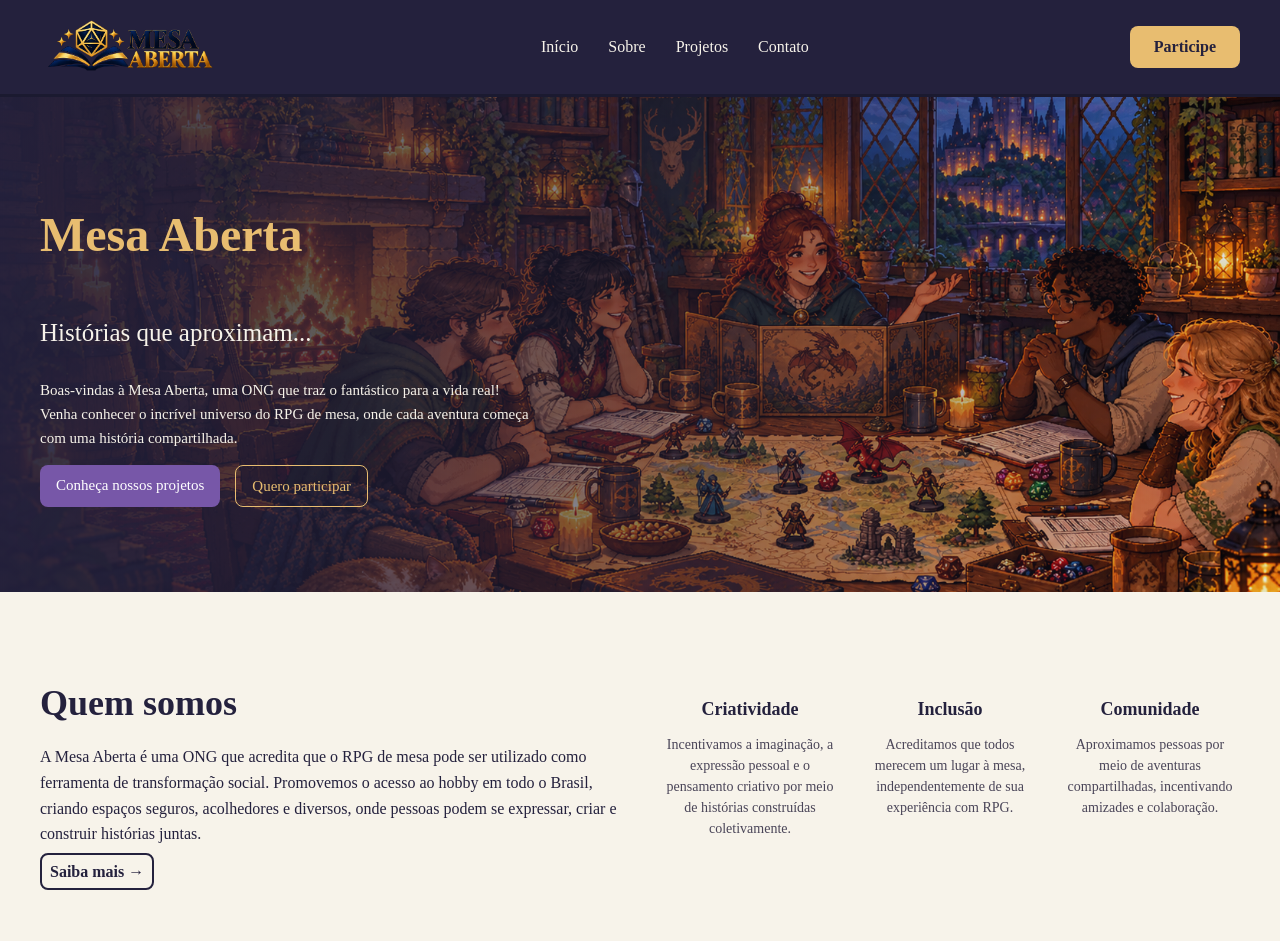
==== index.html @ adefcdda "Desenvolvendo seções da homepage" ====
<!DOCTYPE html>
<html lang="pt-BR">
<head>
    <meta charset="UTF-8">
    <meta name="viewport" content="width=device-width, initial-scale=1.0">
    <title>Mesa Aberta | Início</title>
    <link rel="stylesheet" href="css/homepage.css">
</head>

<body>

    <!-- Início do cabeçalho-->
    <header>
        
        <a href="index.html"><img src="img/Mesa_Aberta_Logo_Header.png" alt="Logo da ONG, possuindo um livro aberto com um dado de 20 lados no centro." class="logo"></a>

        <nav>
            <a href="index.html">Início</a>
            <a href="sobre.html">Sobre</a>
            <a href="projetos.html">Projetos</a>
            <a href="contato.html">Contato</a>
        </nav>

            <a href="contato.html#participar" class="botao-participe">Participe</a>

    </header>
    <!--Fim do cabeçalho-->

    <!--Início do conteúdo principal-->
    <main>

    <!--Seção onde apresenta a ong e seu slogan-->
        <section class="slogan">

        <div class="conteudo-slogan">
            <h1>Mesa Aberta</h1>
            <p class="frase-slogan">Histórias que aproximam...</p>
            <p>Boas-vindas à Mesa Aberta, uma ONG que traz o fantástico para a vida real! Venha conhecer o incrível universo do RPG de mesa, onde cada aventura começa com uma história compartilhada.</p>

            <div class="botoes-slogan">
                <a href="projetos.html" class="botao-projetos">Conheça nossos projetos</a>
                <a href="contato.html#participar" class="botao-quero-participar">Quero  participar</a>
            </div>
        </div>

        </section>
    <!--Fim da seção slogan-->

    <!-- Início da seção "quem somos"-->
        <section class="quem-somos">

            <div class="apresentacao-ong">
                <h2>Quem somos</h2>

                <p>A Mesa Aberta é uma ONG que acredita que o RPG de mesa pode ser utilizado como ferramenta de transformação social.
                Promovemos o acesso ao hobby em todo o Brasil, criando espaços seguros, acolhedores e diversos, onde pessoas podem se expressar, criar e construir histórias juntas.</p>

                <a href="sobre.html" class="botao-sobre">Saiba mais →</a>
            </div>

            <div class="valores-ong">
                <article>
                    <h3>Criatividade</h3>

                    <p>Incentivamos a imaginação, a expressão pessoal e o pensamento criativo por meio de histórias construídas coletivamente.</p>

                </article>

                <article>
                    <h3>Inclusão</h3>

                    <p>Acreditamos que todos merecem um lugar à mesa, independentemente de sua experiência com RPG.</p>

                </article>

                <article>
                    <h3>Comunidade</h3>
                    <p>Aproximamos pessoas por meio de aventuras compartilhadas, incentivando amizades e colaboração.</p>
                </article>

            </div>

        </section>
    <!-- Fim da seção "quem somos"-->

    </main>
    <!-- Fim do conteúdo principal-->

    <!-- Início do rodapé-->
    <footer>

    </footer>
    <!--Fim do rodapé-->

</body>

</html>
---- css/homepage.css ----
/* Formatação global */

* {
    box-sizing: border-box;
}

/* --------------------------- Cabeçalho ---------------------------*/

/*Formatando o cabeçalho*/

header {
    background-color: #24213D;
    display: flex;
    justify-content: space-between;
    align-items: center;
    padding: 15px 40px;
    position: sticky;
    top: 0;
    z-index: 100;
    border-bottom: solid #1b1a30;
}

/* Formatando a classe LOGO, para mudar apenas as propriedades da logo */

.logo {
    max-width: 180px;
    height: auto;
}

/*Formatando o menu de navegação, dentro do header */

nav {
    display: flex;
    gap: 30px;
    align-items: center;
}

/* Formatando os links presentes no menu de navegação*/

nav a{
    color: #F7F3EA;
    text-decoration: none;
    font-size: 16px;
}

/* Formatando o botão participe presente no cabeçalho */

.botao-participe {
    background-color: #E8BD70;
    color: #24213D;
    padding: 12px 24px;
    border-radius: 8px;
    text-decoration: none;
    font-weight: bold;
}

/*Formatando o corpo do site */

body {
    margin: 0; /*tirando a margem automática do navegador */
}

/* interação quando o mouse passa por cima do botão participe presente no cabeçalho*/

.botao-participe:hover {
    background-color: #F5D391;
}

/* --------------------------- Seção Slogan ---------------------------*/

/*Formatação da seção Slogan*/
.slogan {
    display: flex;
    align-items: center;
    gap: 40px;
    padding: 60px 40px;
    background-color: #24213D;

    /*Colocando imagem ao fundo do slogan*/
    
    background-image:linear-gradient(to right, rgba(36, 33, 61, 0.95), rgba(36, 33, 61, 0.10)), url(../img/jogadores_banner.png);

    /*Foi utilizado linear-gradient para a direita (to right) para definir uma cor inicial e uma cor final com efeito de transparência.*/

    background-size: cover; /*faz a imagem preencher toda a seção*/ 
    background-position: center; /*alinha a imagem no centro*/
    min-height: 420px; 
}

/*Formatando o título do slogan*/
.conteudo-slogan h1 {
    color: #E8BD70;
    font-size: 48px;
}

/*Formatando os parágrafos do slogan*/
.frase-slogan {
    font-size: 25px;
    font-weight: 500;
    color: #F7F3EA;
}

/*Formatando a div que contém todo o conteúdo do slogan */
.conteudo-slogan{
    color: #F7F3EA;
    line-height: 1.6;
    font-size: 15px;
    font-weight: 500;
    margin-bottom: 25px;
    max-width: 500px;
    flex: 1;
}

/*Formatação do contêiner que possui os 2 botões na seção slogan*/
.botoes-slogan{
    display: flex;
    gap: 15px;
}

/*Formatação dos dois botões presentes no contêner slogan */

.botao-projetos{
    background-color: #7757A8;
    text-decoration: none;
    color: white;
    padding: 8px 16px;
    border-radius: 8px;
}

.botao-quero-participar{
    text-decoration: none;
    color: #E8BD70;
    padding: 8px 16px;
    border-radius: 8px;
    border: 1px solid #E8BD70;
}

.botao-projetos:hover{
    background-color: #62488a;
}

.botao-quero-participar:hover{
    border: 1px solid #ad8d53;
    color: #ad8d53;
}

/* --------------------------- Seção Quem somos ---------------------------*/

/*Formatando a seção "quem somos" inteira */
.quem-somos{
    display: flex;
    align-items: center;
    gap: 40px;
    padding: 60px 40px;
    background-color: #F7F3EA;
}

/*contêiner "apresentação*/
.apresentacao-ong{
    flex: 1;
}

/*Título do contêiner*/
.apresentacao-ong h2{
    color: #24213D;
    font-size: 36px;
    margin-bottom: 	20px;
}

/*páragrafo do contêiner*/
.apresentacao-ong p{
    color: #24213d;
    font-size: 16px;
    line-height: 1.6;
}

/*contêiner "valores"*/
.valores-ong{
    flex: 1;
    display: flex;
    gap: 20px;
    text-align: center;
    align-items: flex-start;
}

.valores-ong article{
    flex: 1;
}

.botao-sobre {
    color: #24213D;
    text-decoration: none;
    font-weight: bold;
    border: 2px solid #24213D;
    border-radius: 8px;
    padding: 8px;
    text-align: center;
}

.valores-ong h3{
    color: #24213D;
    font-size: 18px;
    margin-bottom: 12px;
}

.valores-ong p {
    color: #4a4558;
    font-size: 14px;
    line-height: 1.5;
}

.botao-sobre:hover{
    background-color: #cfccc6;
}



/* ------------------------- Regras para mobile -------------------------*/

@media (max-width: 768px){
     header {
         flex-direction: column; /*Deixa o conteúdo do cabeçalho em coluna */
         gap: 15px;
         padding: 15px 20px; /* espaçamento diferente para telas menores */
     }
     nav {
        justify-content: center;
        flex-wrap: wrap; /*Deixa o menu de navegação com quebra de linha*/
        gap: 15px;
     }
     .slogan{
        padding: 40px 20px;
        background-position: 60% center;
     }
     .botoes-slogan{
        flex-direction: column;
        gap: 12px;
        text-align: center;
     }
     .conteudo-slogan h1{
        font-size: 36px;
     }
}
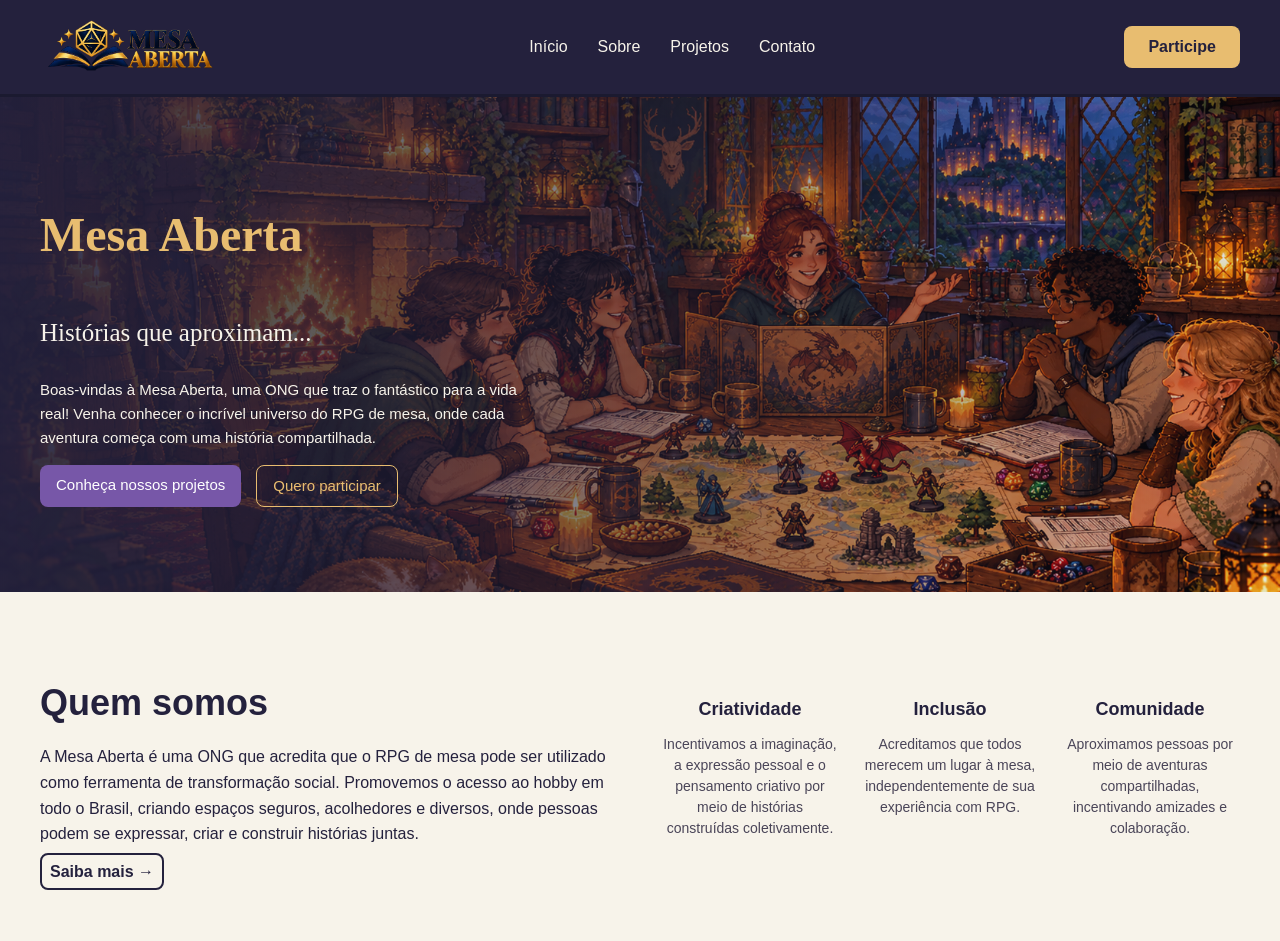
==== commit a40a5bb6: "Mantendo padronização da página" ====
--- a/index.html
+++ b/index.html
@@ -21,7 +21,7 @@
             <a href="contato.html">Contato</a>
         </nav>
 
-            <a href="contato.html#participar" class="botao-participe">Participe</a>
+            <a href="contato.html" class="botao-participe">Participe</a>
 
     </header>
     <!--Fim do cabeçalho-->
--- a/css/homepage.css
+++ b/css/homepage.css
@@ -58,6 +58,7 @@
 
 body {
     margin: 0; /*tirando a margem automática do navegador */
+    font-family: Arial, sans-serif;
 }
 
 /* interação quando o mouse passa por cima do botão participe presente no cabeçalho*/
@@ -91,6 +92,7 @@
 .conteudo-slogan h1 {
     color: #E8BD70;
     font-size: 48px;
+    font-family: 'Times New Roman';
 }
 
 /*Formatando os parágrafos do slogan*/
@@ -98,6 +100,7 @@
     font-size: 25px;
     font-weight: 500;
     color: #F7F3EA;
+    font-family: 'Times New Roman';
 }
 
 /*Formatando a div que contém todo o conteúdo do slogan */
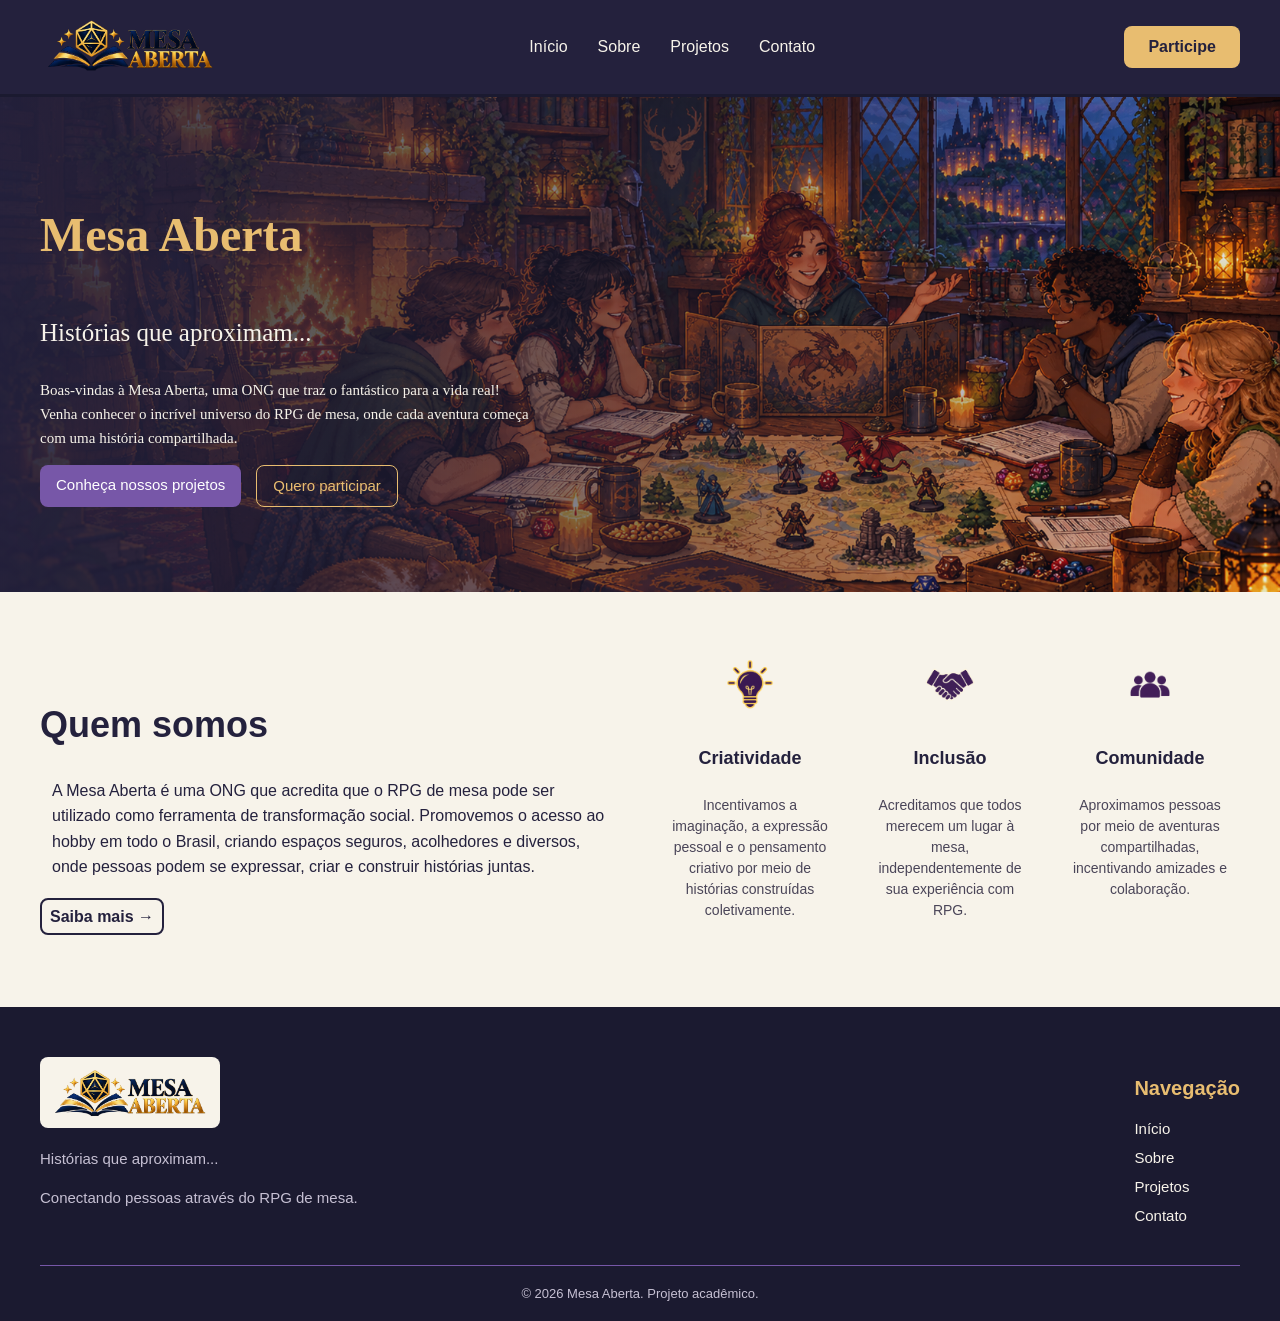
==== commit 52a39676: "atualizações no início" ====
--- a/index.html
+++ b/index.html
@@ -60,6 +60,7 @@
 
             <div class="valores-ong">
                 <article>
+                    <img src="img/criatividade-icone.png" alt="">
                     <h3>Criatividade</h3>
 
                     <p>Incentivamos a imaginação, a expressão pessoal e o pensamento criativo por meio de histórias construídas coletivamente.</p>
@@ -67,6 +68,7 @@
                 </article>
 
                 <article>
+                    <img src="img/inclusao-icone.png" alt="">
                     <h3>Inclusão</h3>
 
                     <p>Acreditamos que todos merecem um lugar à mesa, independentemente de sua experiência com RPG.</p>
@@ -74,7 +76,9 @@
                 </article>
 
                 <article>
+                    <img src="img/comunidade-icone.png" alt="">
                     <h3>Comunidade</h3>
+
                     <p>Aproximamos pessoas por meio de aventuras compartilhadas, incentivando amizades e colaboração.</p>
                 </article>
 
@@ -87,9 +91,48 @@
     <!-- Fim do conteúdo principal-->
 
     <!-- Início do rodapé-->
-    <footer>
+   <footer class="rodape">
 
-    </footer>
+    <div class="conteudo-rodape">
+
+        <!-- Identidade da ONG -->
+        <div class="rodape-identidade">
+
+            <img src="img/Mesa_Aberta_Logo_Header.png"
+                 alt="Logo da Mesa Aberta"
+                 class="logo-rodape">
+
+            <p>Histórias que aproximam...</p>
+
+            <p>
+                Conectando pessoas através
+                do RPG de mesa.
+            </p>
+
+        </div>
+
+        <!-- Navegação -->
+        <div class="rodape-navegacao">
+
+            <h3>Navegação</h3>
+
+            <nav class="rodape-links" aria-label="Navegação do rodapé">
+                <a href="index.html">Início</a>
+                <a href="sobre.html">Sobre</a>
+                <a href="projetos.html">Projetos</a>
+                <a href="contato.html">Contato</a>
+            </nav>
+
+        </div>
+
+    </div>
+
+    <!-- Parte inferior -->
+    <div class="rodape-inferior">
+        <p>© 2026 Mesa Aberta. Projeto acadêmico.</p>
+    </div>
+
+</footer>
     <!--Fim do rodapé-->
 
 </body>
--- a/css/homepage.css
+++ b/css/homepage.css
@@ -43,6 +43,10 @@
     font-size: 16px;
 }
 
+nav a:hover{
+    color: #E8BD70;
+}
+
 /* Formatando o botão participe presente no cabeçalho */
 
 .botao-participe {
@@ -52,6 +56,7 @@
     border-radius: 8px;
     text-decoration: none;
     font-weight: bold;
+    transition: background-color 0.3s;
 }
 
 /*Formatando o corpo do site */
@@ -92,6 +97,10 @@
 .conteudo-slogan h1 {
     color: #E8BD70;
     font-size: 48px;
+    font-family: 'Times New Roman';
+}
+
+.conteudo-slogan p{
     font-family: 'Times New Roman';
 }
 
@@ -158,6 +167,10 @@
     background-color: #F7F3EA;
 }
 
+.quem-somos p{
+    padding: 12px;
+}
+
 /*contêiner "apresentação*/
 .apresentacao-ong{
     flex: 1;
@@ -216,6 +229,85 @@
     background-color: #cfccc6;
 }
 
+/*Formatando as imagens dos artigos (articles)*/
+
+.valores-ong article img{
+    width: 62px;
+    height: 62px;
+    object-fit: contain; /*evita distorções*/
+    margin-bottom: 12px;
+}
+
+/* ---------------- Rodapé ---------------- */
+
+.rodape {
+    background-color: #1B1A30;
+    color: #F7F3EA;
+    padding: 50px 40px 0;
+}
+
+/* Conteúdo principal */
+.conteudo-rodape {
+    max-width: 1200px;
+    margin: 0 auto;
+
+    display: flex;
+    justify-content: space-between;
+    gap: 40px;
+
+    padding-bottom: 40px;
+}
+
+/* Identidade da ONG */
+.logo-rodape {
+    max-width: 180px;
+    height: auto;
+    background-color: #F7F3EA;
+    padding: 8px;
+    border-radius: 8px;
+}
+
+.rodape-identidade p {
+    color: #C6C0D3;
+    font-size: 15px;
+    line-height: 1.6;
+}
+
+/* Links de navegação */
+.rodape-navegacao h3 {
+    color: #E8BD70;
+    font-size: 20px;
+}
+
+.rodape .rodape-links {
+    display: flex;
+    flex-direction: column;
+    align-items: flex-start;
+    gap: 12px;
+}
+
+.rodape-links a {
+    color: #F7F3EA;
+    text-decoration: none;
+    font-size: 15px;
+}
+
+.rodape-links a:hover {
+    color: #E8BD70;
+}
+
+/* Parte inferior */
+.rodape-inferior {
+    border-top: 1px solid #7757A8;
+    text-align: center;
+    padding: 20px 0;
+}
+
+.rodape-inferior p {
+    color: #C6C0D3;
+    font-size: 13px;
+    margin: 0;
+}
 
 
 /* ------------------------- Regras para mobile -------------------------*/
@@ -243,4 +335,17 @@
      .conteudo-slogan h1{
         font-size: 36px;
      }
+     .quem-somos {
+    flex-direction: column;
+    padding: 40px 20px;
+    gap: 30px;
+    align-items: stretch;
+    }
+
+    .valores-ong{
+        flex-direction: column;
+        gap: 24px;
+        align-items: stretch;
+    }
+
 }
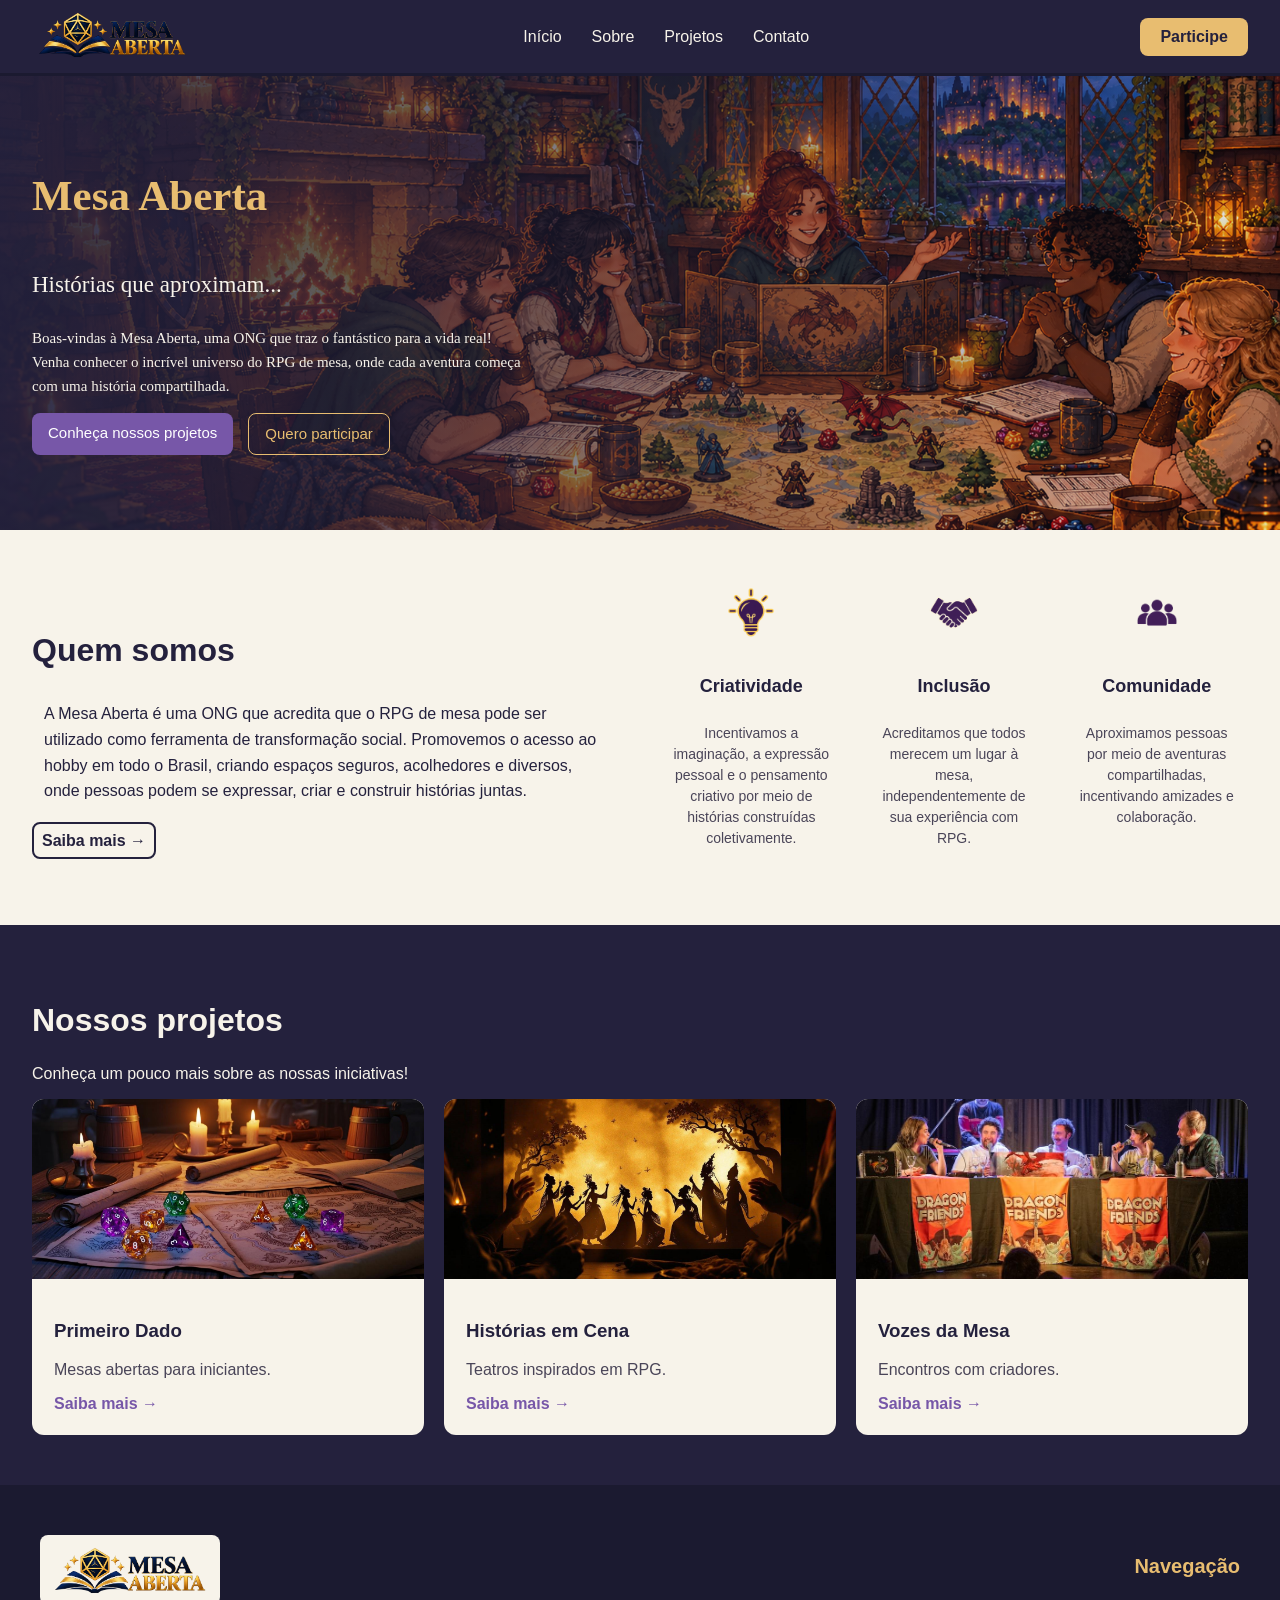
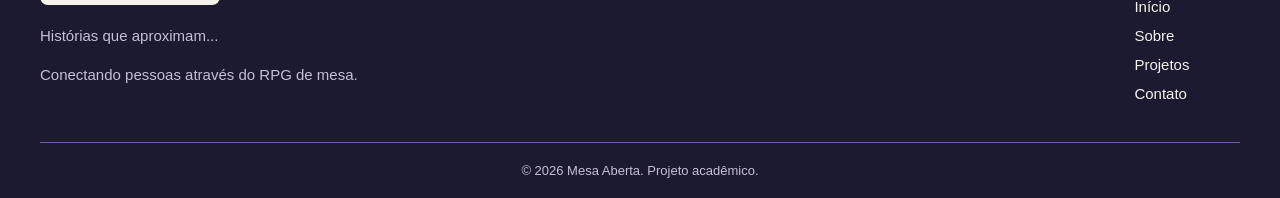
==== commit 3aa14c05: "Atualizações da Homepage" ====
--- a/index.html
+++ b/index.html
@@ -87,6 +87,53 @@
         </section>
     <!-- Fim da seção "quem somos"-->
 
+    <!-- Início da seção com resumo dos projetos-->
+        <section class="nossos-projetos">
+
+            <h2>Nossos projetos</h2>
+
+            <p>Conheça um pouco mais sobre as nossas iniciativas!</p>
+
+            <div class="cards-projetos">
+
+                <article>
+                    <img src="img/primeiro_dado.jpg" alt="Mesa com dados de rpg">
+                
+                    <div class="conteudo-card">
+                        <h3>Primeiro Dado</h3>
+                        <p>Mesas abertas para iniciantes.</p>
+                        <a href="projetos.html" class="link-projeto">Saiba mais →</a>
+                    </div>
+
+                </article>
+                    
+                <article>
+                    <img src="img/historias_em_cena.jpg" alt="Apresentação teatral em um palco">
+
+                    <div class="conteudo-card">
+                        <h3>Histórias em Cena</h3>
+                        <p>Teatros inspirados em RPG.</p>
+                        <a href="projetos.html" class="link-projeto">Saiba mais →</a>
+                    </div>
+
+                </article>
+
+                <article>
+                    <img src="img/vozes_da_mesa.jpg" alt="entrevista ocorrendo em um palco">
+
+                    <div class="conteudo-card">
+                        <h3>Vozes da Mesa</h3>
+                        <p>Encontros com criadores.</p>
+                        <a href="projetos.html" class="link-projeto">Saiba mais →</a>
+                    </div>
+
+                </article>
+
+            </div>
+
+        </section>
+    <!-- Fim da seção com o resumo dos projetos-->    
+
     </main>
     <!-- Fim do conteúdo principal-->
 
--- a/css/homepage.css
+++ b/css/homepage.css
@@ -13,17 +13,14 @@
     display: flex;
     justify-content: space-between;
     align-items: center;
-    padding: 15px 40px;
-    position: sticky;
-    top: 0;
-    z-index: 100;
+    padding: 8px 32px;
     border-bottom: solid #1b1a30;
 }
 
 /* Formatando a classe LOGO, para mudar apenas as propriedades da logo */
 
 .logo {
-    max-width: 180px;
+    max-width: 160px;
     height: auto;
 }
 
@@ -52,7 +49,7 @@
 .botao-participe {
     background-color: #E8BD70;
     color: #24213D;
-    padding: 12px 24px;
+    padding: 10px 20px;
     border-radius: 8px;
     text-decoration: none;
     font-weight: bold;
@@ -79,7 +76,7 @@
     display: flex;
     align-items: center;
     gap: 40px;
-    padding: 60px 40px;
+    padding: 50px 32px;
     background-color: #24213D;
 
     /*Colocando imagem ao fundo do slogan*/
@@ -90,13 +87,13 @@
 
     background-size: cover; /*faz a imagem preencher toda a seção*/ 
     background-position: center; /*alinha a imagem no centro*/
-    min-height: 420px; 
+    min-height: 380px; 
 }
 
 /*Formatando o título do slogan*/
 .conteudo-slogan h1 {
     color: #E8BD70;
-    font-size: 48px;
+    font-size: 43px;
     font-family: 'Times New Roman';
 }
 
@@ -106,7 +103,7 @@
 
 /*Formatando os parágrafos do slogan*/
 .frase-slogan {
-    font-size: 25px;
+    font-size: 23px;
     font-weight: 500;
     color: #F7F3EA;
     font-family: 'Times New Roman';
@@ -149,11 +146,13 @@
 
 .botao-projetos:hover{
     background-color: #62488a;
+    transition: background-color 0.3s;
 }
 
 .botao-quero-participar:hover{
     border: 1px solid #ad8d53;
     color: #ad8d53;
+    transition: color 0.3s;
 }
 
 /* --------------------------- Seção Quem somos ---------------------------*/
@@ -163,7 +162,7 @@
     display: flex;
     align-items: center;
     gap: 40px;
-    padding: 60px 40px;
+    padding: 50px 32px;
     background-color: #F7F3EA;
 }
 
@@ -179,7 +178,7 @@
 /*Título do contêiner*/
 .apresentacao-ong h2{
     color: #24213D;
-    font-size: 36px;
+    font-size: 32px;
     margin-bottom: 	20px;
 }
 
@@ -227,6 +226,7 @@
 
 .botao-sobre:hover{
     background-color: #cfccc6;
+    transition: background-color 0.3s;
 }
 
 /*Formatando as imagens dos artigos (articles)*/
@@ -236,6 +236,75 @@
     height: 62px;
     object-fit: contain; /*evita distorções*/
     margin-bottom: 12px;
+}
+
+/* ----------------------- Seção nossos projetos -----------------------*/
+
+/*Formatção da seção Nossos projetos*/
+.nossos-projetos {
+    padding: 50px 32px;
+    background-color: #24213D;
+}
+
+/*Formatação do título*/
+.nossos-projetos h2{
+    color: #F7F3EA;
+    font-size: 32px;
+}
+
+/*Parágrafo após o título*/
+.nossos-projetos p{
+    color: #F7F3EA;
+}
+
+/*Div contendo os cards*/
+.cards-projetos{
+    display: flex;
+    gap: 20px;
+}
+
+/*Título dos cards*/
+.cards-projetos h3{
+    color: #24213D;
+}
+
+/*Texto dos cards*/
+.cards-projetos p{
+    color: #4a4558;
+}
+
+/*Cards em si*/
+.cards-projetos article{
+    flex: 1;
+    background-color: #F7F3EA;
+    border-radius: 12px;
+    overflow: hidden;
+}
+
+/*Links presentes nos cards*/
+.link-projeto{
+    color: #7757A8;
+    text-decoration: none;
+    font-weight: bold;
+}
+
+/*interação com os links*/
+.link-projeto:hover {
+    color: #4c376a;
+    transition: color 0.3s;
+}
+
+/*Imagens presentes nos cards*/
+.cards-projetos article img {
+    width: 100%; /*Ocupa o espaço inteiro do card*/
+    height: 180px; /*Padroniza a altura*/
+    object-fit: cover; /*Preenche a área evitando distorção*/
+    display: block;
+}
+
+/*Todo o conteúdo dentro do card, fora a imagem*/
+.conteudo-card {
+    padding: 22px;
 }
 
 /* ---------------- Rodapé ---------------- */
@@ -316,7 +385,7 @@
      header {
          flex-direction: column; /*Deixa o conteúdo do cabeçalho em coluna */
          gap: 15px;
-         padding: 15px 20px; /* espaçamento diferente para telas menores */
+         padding: 8px 20px; /* espaçamento diferente para telas menores */
      }
      nav {
         justify-content: center;
@@ -348,4 +417,17 @@
         align-items: stretch;
     }
 
+     .rodape {
+        padding: 40px 20px 0;
+    }
+
+    .conteudo-rodape {
+        flex-direction: column;
+        gap: 25px;
+    }
+
+    .rodape .rodape-links {
+        align-items: flex-start;
+    }
+
 }
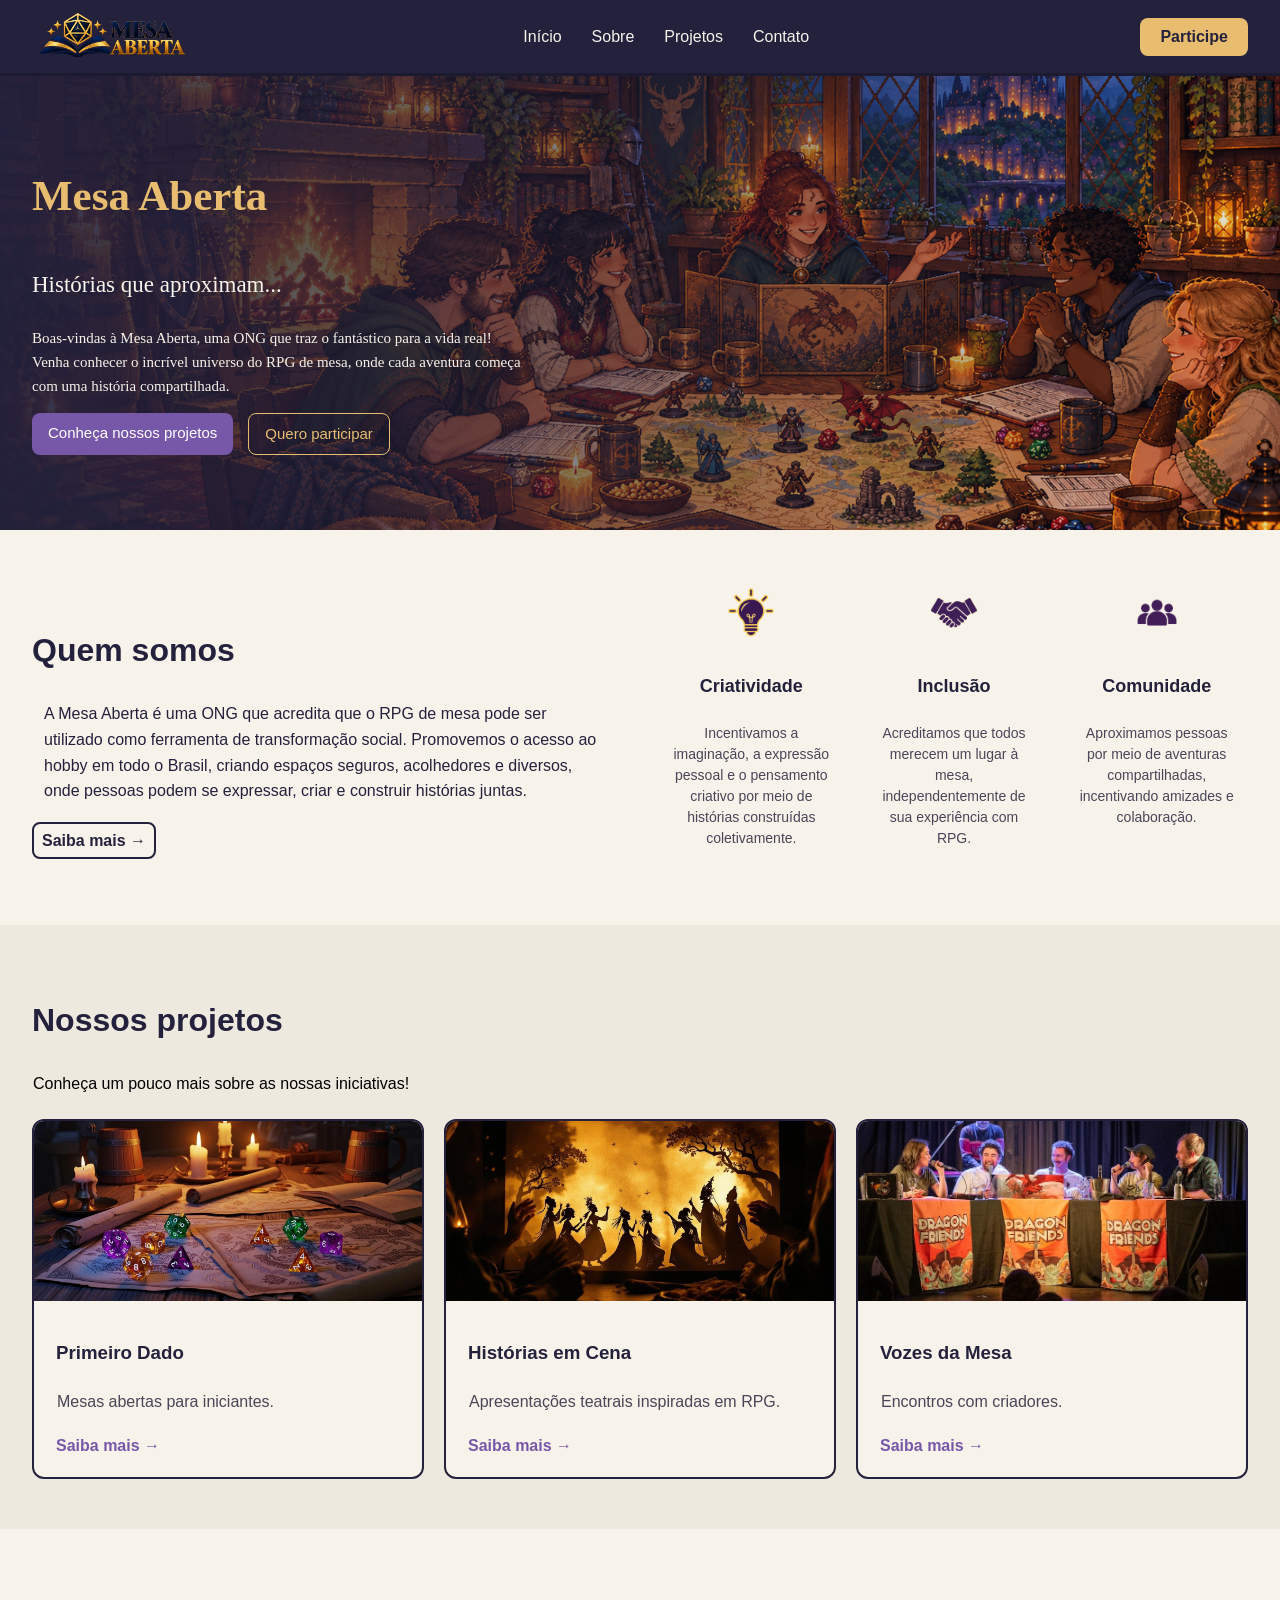
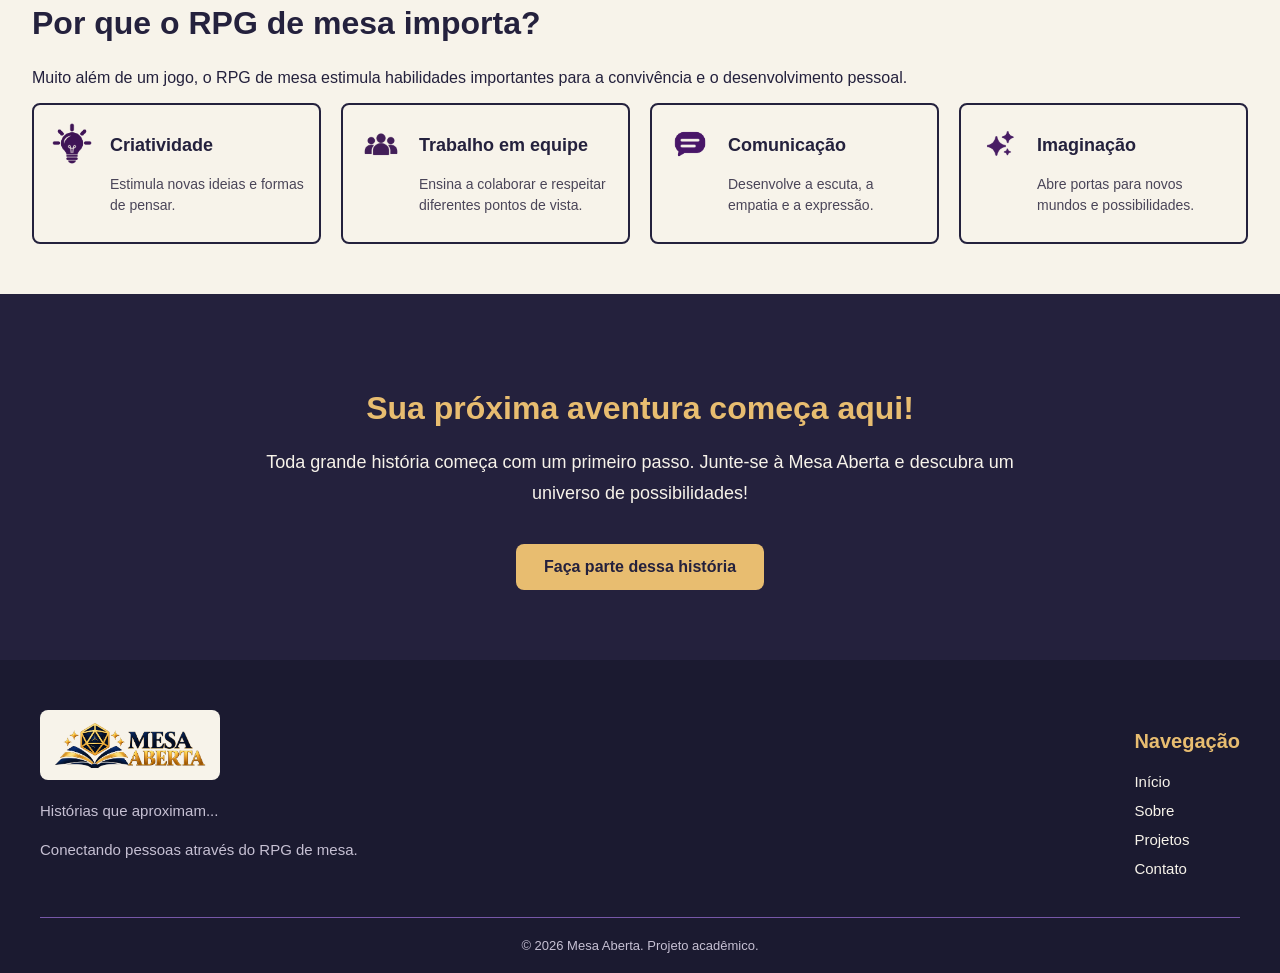
==== commit aafd744a: "Fim da home page FINALMENTEEEE" ====
--- a/index.html
+++ b/index.html
@@ -9,7 +9,7 @@
 
 <body>
 
-    <!-- Início do cabeçalho-->
+    <!----------------- Início do cabeçalho----------------->
     <header>
         
         <a href="index.html"><img src="img/Mesa_Aberta_Logo_Header.png" alt="Logo da ONG, possuindo um livro aberto com um dado de 20 lados no centro." class="logo"></a>
@@ -24,12 +24,12 @@
             <a href="contato.html" class="botao-participe">Participe</a>
 
     </header>
-    <!--Fim do cabeçalho-->
-
-    <!--Início do conteúdo principal-->
+    <!-----------------Fim do cabeçalho----------------->
+
+    <!-----------------Início do conteúdo principal----------------->
     <main>
 
-    <!--Seção onde apresenta a ong e seu slogan-->
+    <!-----------------Seção onde apresenta a ong e seu slogan----------------->
         <section class="slogan">
 
         <div class="conteudo-slogan">
@@ -44,9 +44,9 @@
         </div>
 
         </section>
-    <!--Fim da seção slogan-->
-
-    <!-- Início da seção "quem somos"-->
+    <!-----------------Fim da seção slogan----------------->
+
+    <!----------------- Início da seção "quem somos"----------------->
         <section class="quem-somos">
 
             <div class="apresentacao-ong">
@@ -85,9 +85,9 @@
             </div>
 
         </section>
-    <!-- Fim da seção "quem somos"-->
-
-    <!-- Início da seção com resumo dos projetos-->
+    <!----------------- Fim da seção "quem somos"----------------->
+
+    <!----------------- Início da seção com resumo dos projetos----------------->
         <section class="nossos-projetos">
 
             <h2>Nossos projetos</h2>
@@ -112,7 +112,7 @@
 
                     <div class="conteudo-card">
                         <h3>Histórias em Cena</h3>
-                        <p>Teatros inspirados em RPG.</p>
+                        <p>Apresentações teatrais inspiradas em RPG.</p>
                         <a href="projetos.html" class="link-projeto">Saiba mais →</a>
                     </div>
 
@@ -132,10 +132,83 @@
             </div>
 
         </section>
-    <!-- Fim da seção com o resumo dos projetos-->    
+    <!----------------- Fim da seção com o resumo dos projetos----------------->    
+        
+    <!----------------- Início da seção por que importa----------------->
+        <section class="por-que-importa">
+
+            <h2>Por que o RPG de mesa importa?</h2>
+
+            <p>Muito além de um jogo, o RPG de mesa estimula habilidades importantes para a convivência e o desenvolvimento pessoal.</p>
+
+            <div class="beneficios">
+
+                <article>
+                    <img src="img/criatividade.png" alt="">
+                    <div class="texto-beneficio">
+                        <h3>Criatividade</h3>
+                        <p>Estimula novas ideias e formas de pensar.</p>
+                    </div>
+
+                </article>
+
+                <article>
+                    <img src="img/comunidade-icone.png" alt="">
+                    <div class="texto-beneficio">
+                        <h3>Trabalho em equipe</h3>
+                        <p>Ensina a colaborar e respeitar diferentes pontos de vista.</p>
+                    </div>
+
+                </article>
+
+                <article>
+                    <img src="img/comunicacao.png" alt="">
+                    <div class="texto-beneficio">
+                        <h3>Comunicação</h3>
+                        <p>Desenvolve a escuta, a empatia e a expressão.</p>
+                    </div>
+
+                </article>
+
+                <article>
+                    <img src="img/imaginacao.png" alt="">
+                    <div class="texto-beneficio">
+                        <h3>Imaginação</h3>
+                        <p>Abre portas para novos mundos e possibilidades.</p>
+                    </div>
+                </article>
+
+            </div>
+
+        </section>
+        <!----------------- Fim da seção por que importa----------------->
+
+        <!----------------- Início da seção Participe ----------------->
+<section class="convite-participar">
+
+    <div class="conteudo-convite">
+
+        <h2>Sua próxima aventura começa aqui!</h2>
+
+        <p>
+            Toda grande história começa com um primeiro
+            passo. Junte-se à Mesa Aberta e descubra
+            um universo de possibilidades!
+        </p>
+
+        <a href="contato.html"
+           class="botao-convite">
+            Faça parte dessa história
+        </a>
+
+    </div>
+
+</section>
 
     </main>
-    <!-- Fim do conteúdo principal-->
+    <!----------------- Fim do conteúdo principal----------------->
+
+    
 
     <!-- Início do rodapé-->
    <footer class="rodape">
--- a/css/homepage.css
+++ b/css/homepage.css
@@ -134,6 +134,7 @@
     color: white;
     padding: 8px 16px;
     border-radius: 8px;
+    transition: background-color 0.3s;
 }
 
 .botao-quero-participar{
@@ -142,17 +143,16 @@
     padding: 8px 16px;
     border-radius: 8px;
     border: 1px solid #E8BD70;
+    transition: color 0.3s;
 }
 
 .botao-projetos:hover{
     background-color: #62488a;
-    transition: background-color 0.3s;
 }
 
 .botao-quero-participar:hover{
     border: 1px solid #ad8d53;
     color: #ad8d53;
-    transition: color 0.3s;
 }
 
 /* --------------------------- Seção Quem somos ---------------------------*/
@@ -210,6 +210,7 @@
     border-radius: 8px;
     padding: 8px;
     text-align: center;
+    transition: background-color 0.3s;
 }
 
 .valores-ong h3{
@@ -226,7 +227,7 @@
 
 .botao-sobre:hover{
     background-color: #cfccc6;
-    transition: background-color 0.3s;
+    
 }
 
 /*Formatando as imagens dos artigos (articles)*/
@@ -243,18 +244,17 @@
 /*Formatção da seção Nossos projetos*/
 .nossos-projetos {
     padding: 50px 32px;
-    background-color: #24213D;
+    background-color: #EEE9DF;
 }
 
 /*Formatação do título*/
 .nossos-projetos h2{
-    color: #F7F3EA;
+    color: #24213D;
     font-size: 32px;
 }
 
-/*Parágrafo após o título*/
-.nossos-projetos p{
-    color: #F7F3EA;
+.nossos-projetos p {
+    padding: 10px 1px;
 }
 
 /*Div contendo os cards*/
@@ -279,6 +279,7 @@
     background-color: #F7F3EA;
     border-radius: 12px;
     overflow: hidden;
+    border: 2px solid #24213D;
 }
 
 /*Links presentes nos cards*/
@@ -286,12 +287,12 @@
     color: #7757A8;
     text-decoration: none;
     font-weight: bold;
+    transition: color 0.3s;
 }
 
 /*interação com os links*/
 .link-projeto:hover {
     color: #4c376a;
-    transition: color 0.3s;
 }
 
 /*Imagens presentes nos cards*/
@@ -307,7 +308,95 @@
     padding: 22px;
 }
 
-/* ---------------- Rodapé ---------------- */
+/* ----------------------- Seção Por que importa -----------------------*/
+
+.por-que-importa{
+    background-color:#F7F3EA;
+    padding: 50px 32px;
+    color: #24213D;
+}
+
+.por-que-importa h2{
+    font-size: 32px;
+    color: #24213D;
+}
+
+.beneficios {
+    display: flex;
+    gap: 20px;
+}
+
+.beneficios h3 {
+    font-size: 18px;
+    color: #24213D;
+}
+
+.beneficios p {
+    font-size: 14px;
+    line-height: 1.5;
+    color: #4a4558;
+}
+
+.beneficios article{
+    flex: 1;
+    display: flex;
+    align-items: flex-start;
+    gap: 12px;
+    border: solid 2px #24213D;
+    border-radius: 8px;
+    padding: 12px;
+}
+
+.beneficios article img{
+    width: 52px;
+    height: 52px;
+    object-fit: contain;
+    flex-shrink: 0; /*Impede que o flexbox encolha a área do ícone*/
+}
+
+/* ---------------- Convite para Participar ---------------- */
+
+.convite-participar {
+    background-color: #24213D;
+    padding: 70px 32px;
+    text-align: center;
+}
+
+.conteudo-convite {
+    max-width: 750px;
+    margin: 0 auto;
+}
+
+.conteudo-convite h2 {
+    color: #E8BD70;
+    font-size: 32px;
+    margin-bottom: 20px;
+}
+
+.conteudo-convite p {
+    color: #F7F3EA;
+    font-size: 18px;
+    line-height: 1.7;
+    margin-bottom: 35px;
+}
+
+.botao-convite {
+    display: inline-block;
+    background-color: #E8BD70;
+    color: #24213D;
+    padding: 14px 28px;
+    border-radius: 8px;
+    text-decoration: none;
+    font-weight: bold;
+    transition: background-color 0.3s;
+}
+
+.botao-convite:hover {
+    background-color: #F5D391;
+}
+
+
+/* ------------------------- Rodapé ------------------------ */
 
 .rodape {
     background-color: #1B1A30;
@@ -417,6 +506,22 @@
         align-items: stretch;
     }
 
+    .cards-projetos{
+        flex-direction: column;
+    }
+
+    .nossos-projetos {
+        padding: 40px 20px;
+    }
+
+    .beneficios {
+    flex-direction: column;
+    }
+
+    .por-que-importa{
+        padding: 40px 20px;
+    }
+
      .rodape {
         padding: 40px 20px 0;
     }
@@ -429,5 +534,16 @@
     .rodape .rodape-links {
         align-items: flex-start;
     }
+    .convite-participar {
+    padding: 50px 20px;
+    }
+
+    .conteudo-convite h2 {
+        font-size: 28px;
+    }
+
+    .conteudo-convite p {
+        font-size: 16px;
+    }
 
 }
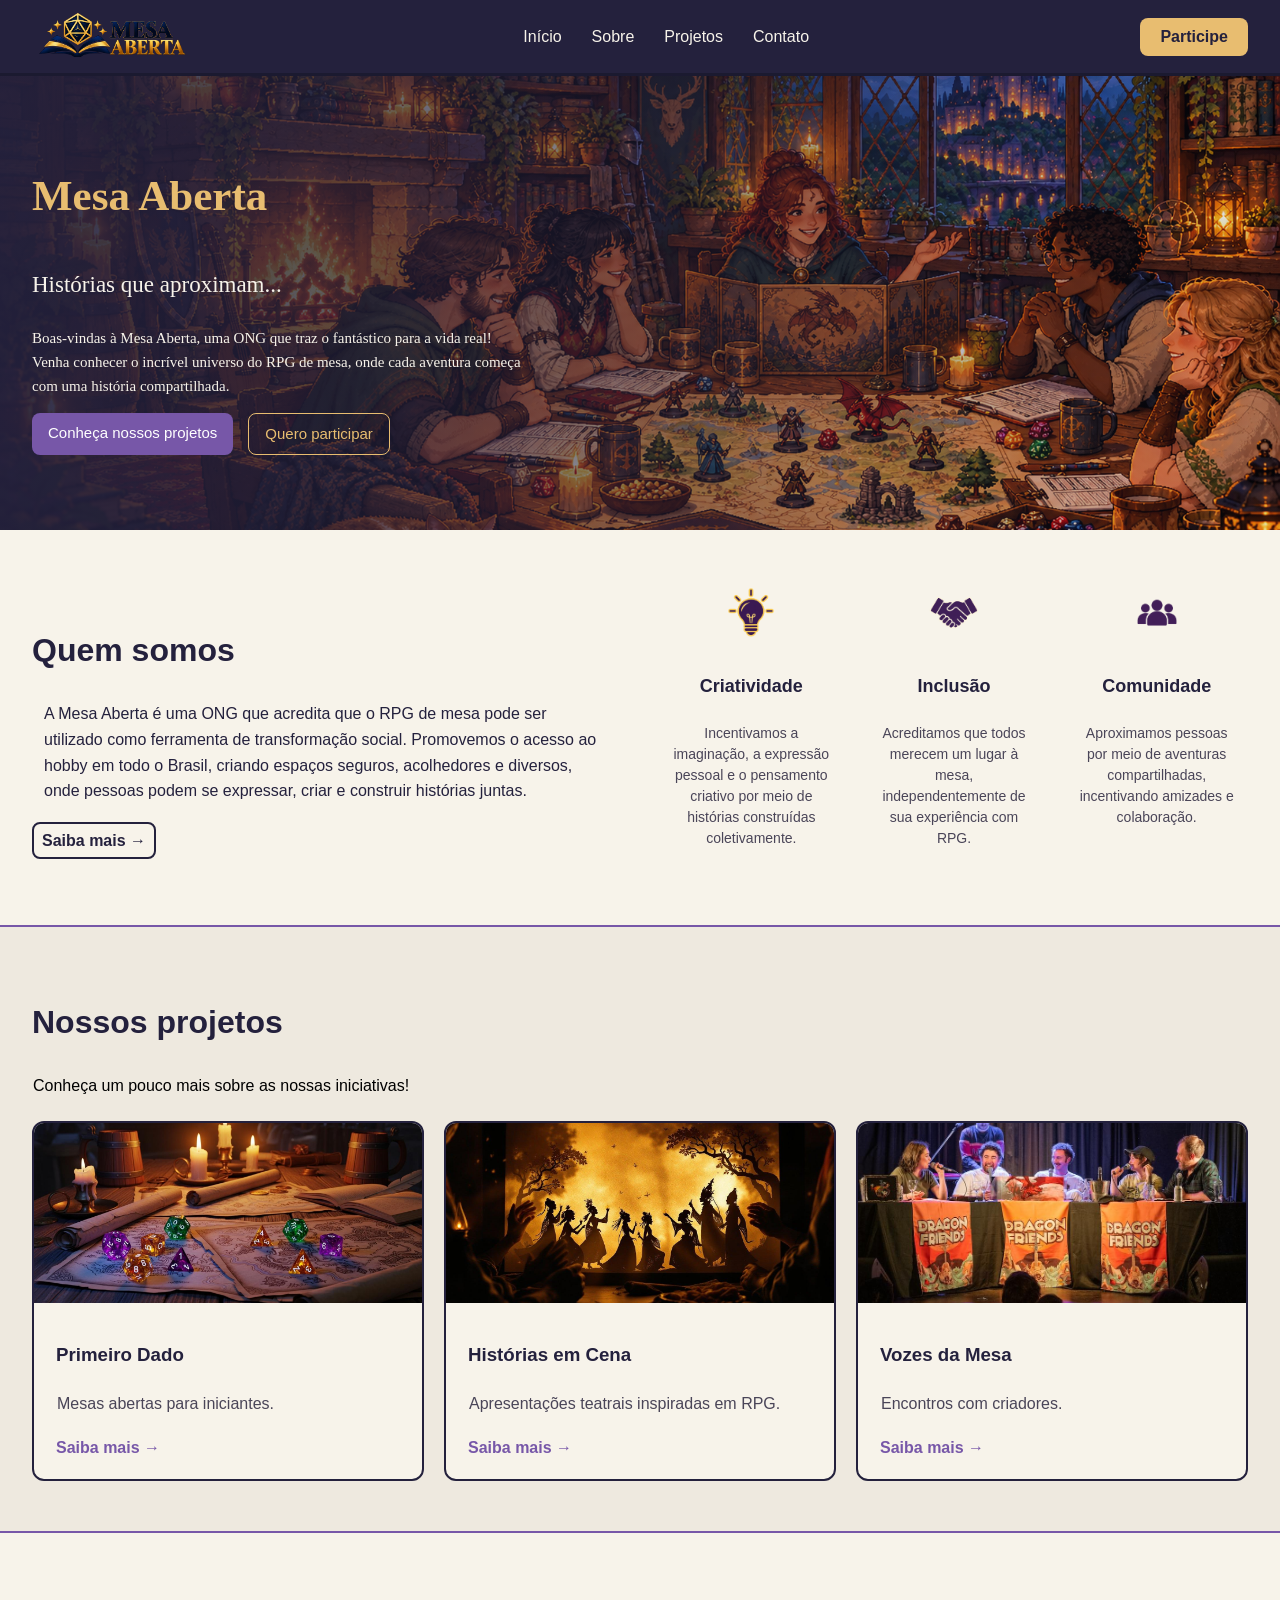
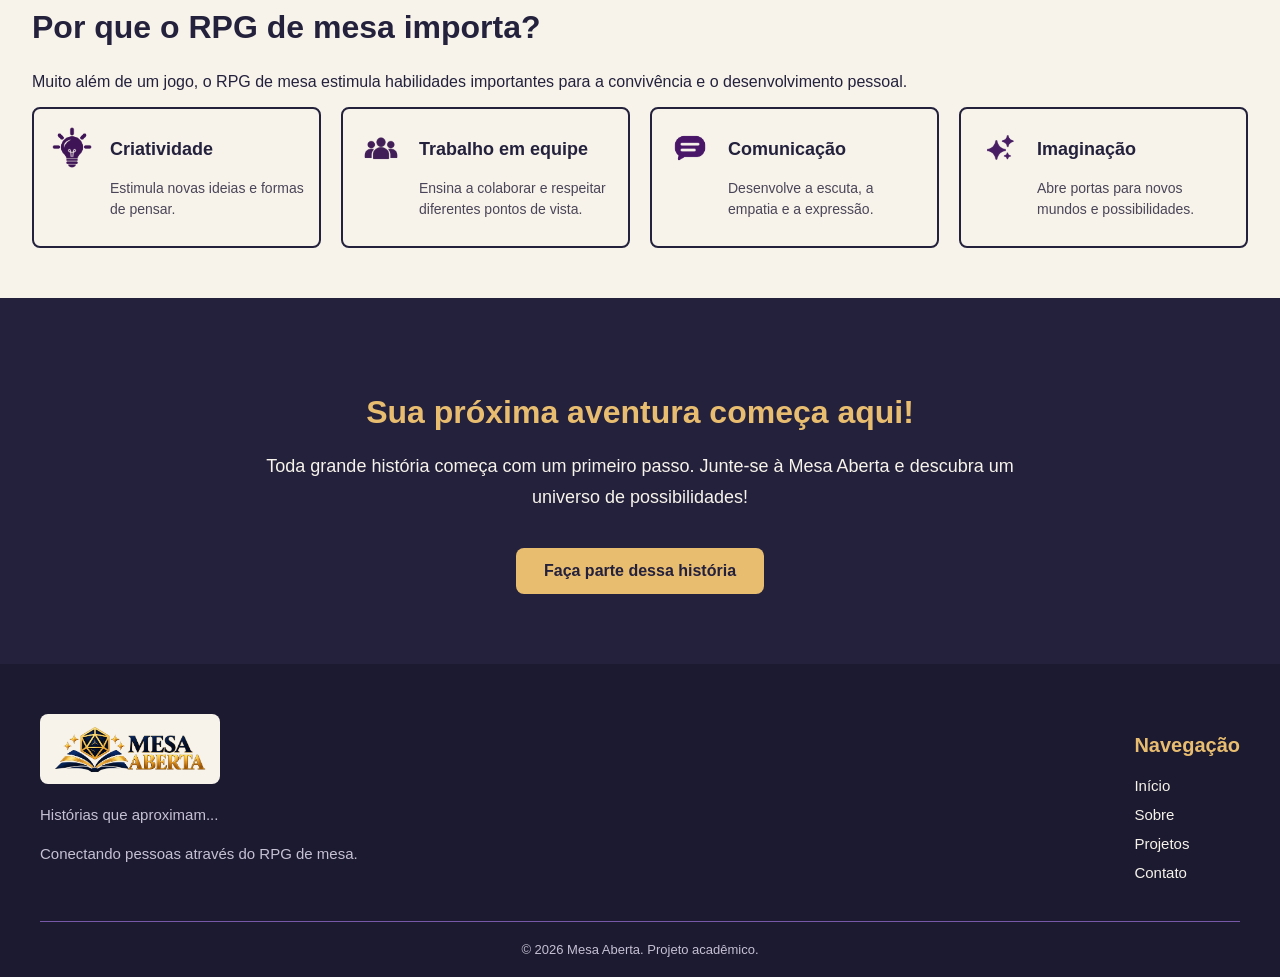
==== commit f142c9c4: "adiciona linhas horizontais como divisórias em todas as páginas" ====
--- a/index.html
+++ b/index.html
@@ -45,7 +45,7 @@
 
         </section>
     <!-----------------Fim da seção slogan----------------->
-
+    
     <!----------------- Início da seção "quem somos"----------------->
         <section class="quem-somos">
 
@@ -86,7 +86,7 @@
 
         </section>
     <!----------------- Fim da seção "quem somos"----------------->
-
+<hr class="divisoria">
     <!----------------- Início da seção com resumo dos projetos----------------->
         <section class="nossos-projetos">
 
@@ -119,7 +119,7 @@
                 </article>
 
                 <article>
-                    <img src="img/vozes_da_mesa.jpg" alt="entrevista ocorrendo em um palco">
+                    <img src="img/vozes_da_mesa.jpg" alt="Participantes de um painel sobre RPG em um palco">
 
                     <div class="conteudo-card">
                         <h3>Vozes da Mesa</h3>
@@ -133,7 +133,7 @@
 
         </section>
     <!----------------- Fim da seção com o resumo dos projetos----------------->    
-        
+<hr class="divisoria">
     <!----------------- Início da seção por que importa----------------->
         <section class="por-que-importa">
 
--- a/css/homepage.css
+++ b/css/homepage.css
@@ -2,6 +2,14 @@
 
 * {
     box-sizing: border-box;
+}
+
+/*Linha divisória*/
+
+.divisoria {
+    border: none;
+    border-top: 2px solid #7757A8;
+    margin: 0;
 }
 
 /* --------------------------- Cabeçalho ---------------------------*/
@@ -483,7 +491,7 @@
      }
      .slogan{
         padding: 40px 20px;
-        background-position: 60% center;
+        background-position: 75% center;
      }
      .botoes-slogan{
         flex-direction: column;
